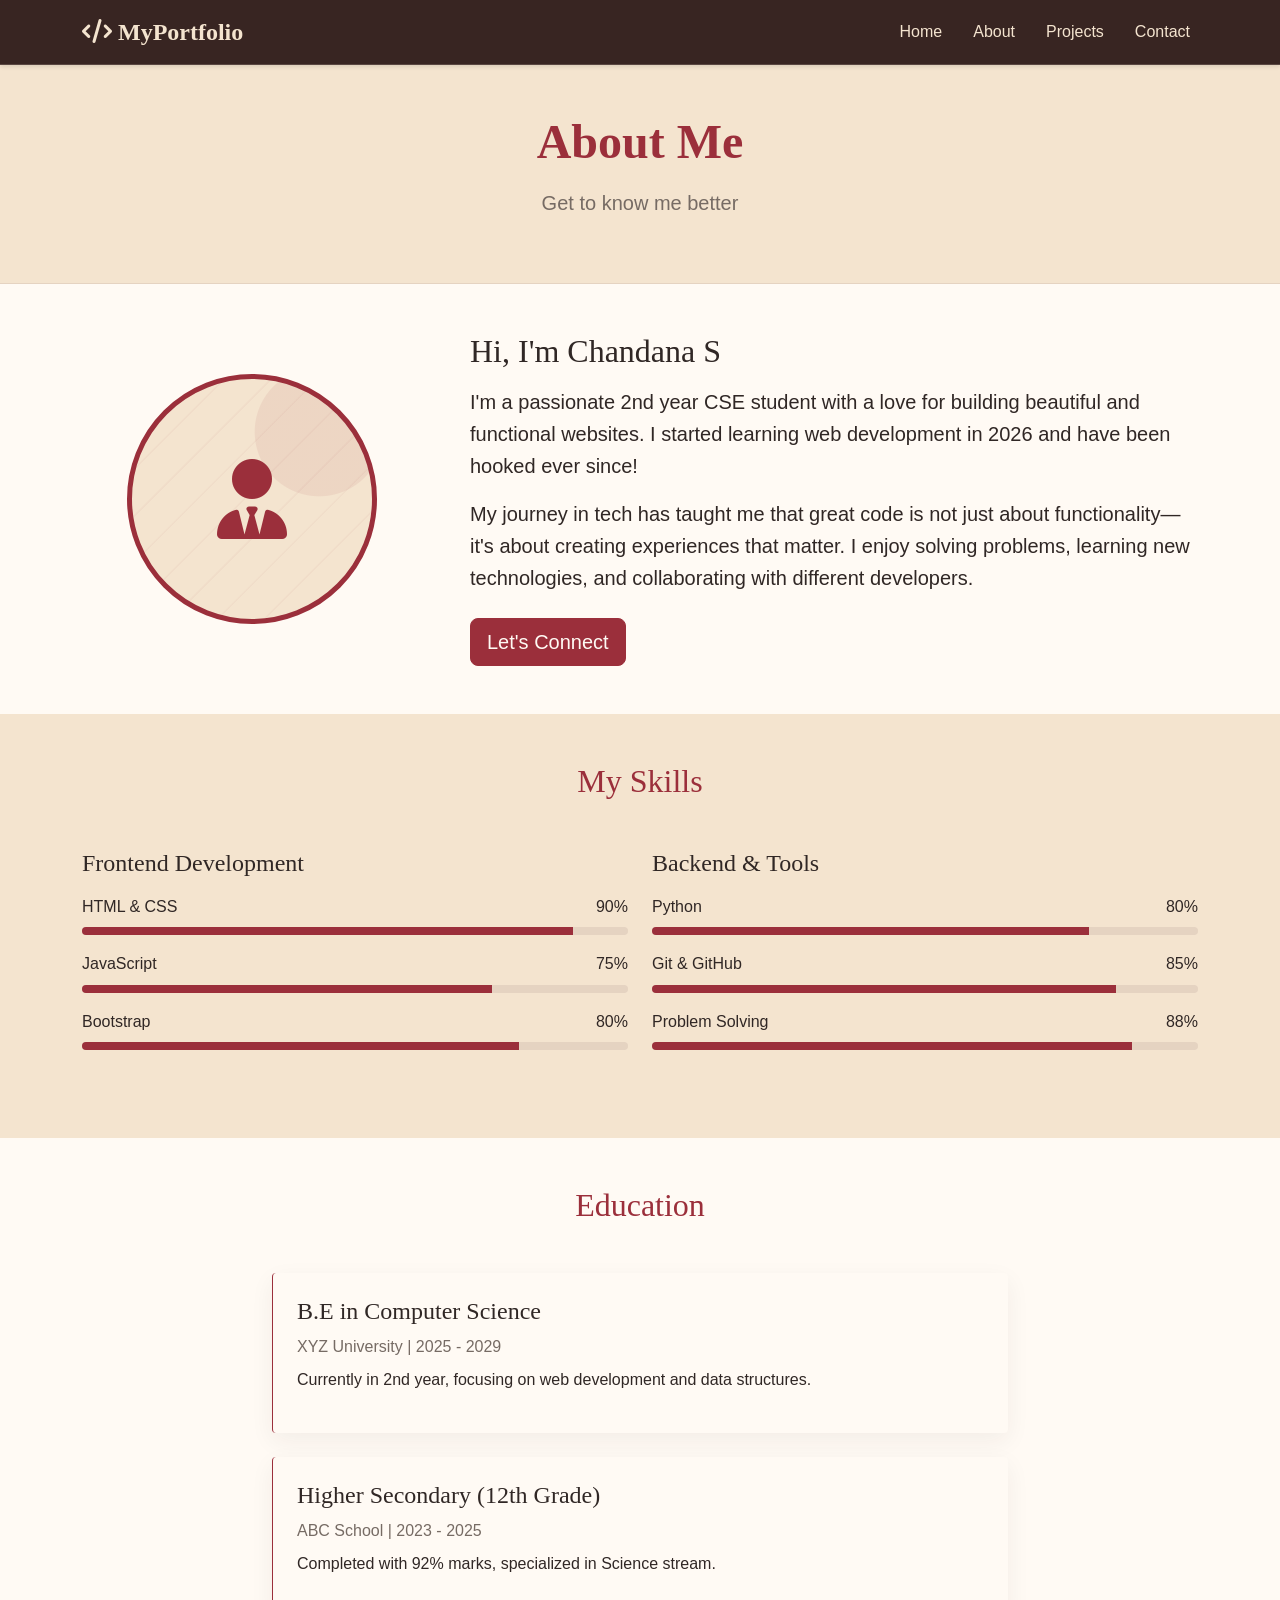
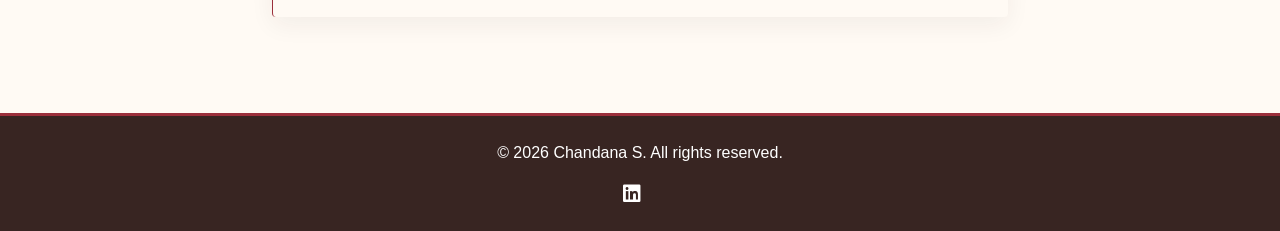
==== about.html @ 81550402 "Add Portfolio website" ====
<!DOCTYPE html>
<html lang="en">
<head>
    <meta charset="UTF-8">
    <meta name="viewport" content="width=device-width, initial-scale=1.0">
    <title>About Me - Chandana S | Portfolio</title>
    <link href="https://cdn.jsdelivr.net/npm/bootstrap@5.3.0/dist/css/bootstrap.min.css" rel="stylesheet">
    <link rel="stylesheet" href="https://cdnjs.cloudflare.com/ajax/libs/font-awesome/6.4.0/css/all.min.css">
    <link rel="stylesheet" href="style.css">
</head>
<body>
    <!-- ============ NAVIGATION BAR ============ -->
    <nav class="navbar navbar-expand-lg navbar-dark bg-dark sticky-top">
        <div class="container">
            <a class="navbar-brand fw-bold" href="index.html">
                <i class="fas fa-code"></i> MyPortfolio
            </a>
            <button class="navbar-toggler" type="button" data-bs-toggle="collapse" data-bs-target="#navbarNav">
                <span class="navbar-toggler-icon"></span>
            </button>
            <div class="collapse navbar-collapse" id="navbarNav">
                <ul class="navbar-nav ms-auto">
                    <li class="nav-item"><a class="nav-link" href="index.html">Home</a></li>
                    <li class="nav-item"><a class="nav-link active" href="about.html">About</a></li>
                    <li class="nav-item"><a class="nav-link" href="project.html">Projects</a></li>
                    <li class="nav-item"><a class="nav-link" href="contact.html">Contact</a></li>
                </ul>
            </div>
        </div>
    </nav>
    <section class="about-hero bg-light py-5">
        <div class="container text-center">
            <h1 class="display-5 fw-bold mb-3">About Me</h1>
            <p class="lead text-muted">Get to know me better</p>
        </div>
    </section>
    <section class="about-content py-5">
        <div class="container">
            <div class="row align-items-center g-5">
                <div class="col-md-4 text-center">
                    <div class="portfolio-visual profile-visual" role="img" aria-label="Profile image placeholder">
                        <i class="fas fa-user-tie" aria-hidden="true"></i>
                    </div>
                </div>
                <div class="col-md-8">
                    <h2 class="mb-3">Hi, I'm Chandana S</h2>
                    <p class="fs-5 mb-3">
                        I'm a passionate 2nd year CSE student with a love for building beautiful and functional websites. 
                        I started learning web development in 2026 and have been hooked ever since!
                    </p>
                    <p class="fs-5 mb-4">
                        My journey in tech has taught me that great code is not just about functionality—it's about creating 
                        experiences that matter. I enjoy solving problems, learning new technologies, and collaborating with 
                        different  developers.
                    </p>
                    <a href="contact.html" class="btn btn-primary btn-lg">Let's Connect</a>
                </div>
            </div>
        </div>
    </section>

    <section class="skills-section bg-light py-5">
        <div class="container">
            <h2 class="text-center mb-5">My Skills</h2>
            <div class="row">
                <!-- Frontend Skills -->
                <div class="col-md-6 mb-4">
                    <h4 class="mb-3">Frontend Development</h4>
                    <div class="skill-item mb-3">
                        <div class="d-flex justify-content-between mb-2">
                            <span>HTML & CSS</span>
                            <span>90%</span>
                        </div>
                        <div class="progress">
                            <div class="progress-bar bg-success" style="width: 90%"></div>
                        </div>
                    </div>
                    <div class="skill-item mb-3">
                        <div class="d-flex justify-content-between mb-2">
                            <span>JavaScript</span>
                            <span>75%</span>
                        </div>
                        <div class="progress">
                            <div class="progress-bar bg-success" style="width: 75%"></div>
                        </div>
                    </div>
                    <div class="skill-item mb-3">
                        <div class="d-flex justify-content-between mb-2">
                            <span>Bootstrap</span>
                            <span>80%</span>
                        </div>
                        <div class="progress">
                            <div class="progress-bar bg-success" style="width: 80%"></div>
                        </div>
                    </div>
                </div>

                <!-- Backend Skills -->
                <div class="col-md-6 mb-4">
                    <h4 class="mb-3">Backend & Tools</h4>
                    <div class="skill-item mb-3">
                        <div class="d-flex justify-content-between mb-2">
                            <span>Python</span>
                            <span>80%</span>
                        </div>
                        <div class="progress">
                            <div class="progress-bar bg-info" style="width: 80%"></div>
                        </div>
                    </div>
                    <div class="skill-item mb-3">
                        <div class="d-flex justify-content-between mb-2">
                            <span>Git & GitHub</span>
                            <span>85%</span>
                        </div>
                        <div class="progress">
                            <div class="progress-bar bg-info" style="width: 85%"></div>
                        </div>
                    </div>
                    <div class="skill-item mb-3">
                        <div class="d-flex justify-content-between mb-2">
                            <span>Problem Solving</span>
                            <span>88%</span>
                        </div>
                        <div class="progress">
                            <div class="progress-bar bg-info" style="width: 88%"></div>
                        </div>
                    </div>
                </div>
            </div>
        </div>
    </section>
    <section class="education-section py-5">
        <div class="container">
            <h2 class="text-center mb-5">Education</h2>
            <div class="row">
                <div class="col-md-8 mx-auto">
                    <div class="education-item mb-4 p-4 border-start border-primary">
                        <h4>B.E in Computer Science</h4>
                        <p class="text-muted mb-2">XYZ University | 2025 - 2029</p>
                        <p>Currently in 2nd year, focusing on web development and data structures.</p>
                    </div>
                    <div class="education-item p-4 border-start border-success">
                        <h4>Higher Secondary (12th Grade)</h4>
                        <p class="text-muted mb-2">ABC School | 2023 - 2025</p>
                        <p>Completed with 92% marks, specialized in Science stream.</p>
                    </div>
                </div>
            </div>
        </div>
    </section>

    <!-- ============ FOOTER ============ -->
    <footer class="bg-dark text-white py-4 mt-5">
        <div class="container text-center">
            <p>&copy; 2026 Chandana S. All rights reserved.</p>
            <div class="social-links mt-3">
                <a href="#" class="text-white me-3"><i class="fab fa-linkedin fa-lg"></i></a>
            </div>
        </div>
    </footer>

    <script src="https://cdn.jsdelivr.net/npm/bootstrap@5.3.0/dist/js/bootstrap.bundle.min.js"></script>
    <script src="script.js"></script>
</body>
</html>
---- style.css ----
:root {
    --primary-color: #9b2f3b;
    --secondary-color: #76635d;
    --success-color: #6a7650;
    --danger-color: #9b2f3b;
    --light-bg: #f4e4cf;
    --dark-bg: #382522;
    --bisque: #f4e4cf;
    --atlas-red: #9b2f3b;
    --paper: #fffaf4;
    --ink: #302725;
    --muted: #766b64;
    --line: #e5d3c1;
    --transition: all 0.3s ease;
}

* {
    margin: 0;
    padding: 0;
    box-sizing: border-box;
}

body {
    font-family: 'Segoe UI', Tahoma, Geneva, Verdana, sans-serif;
    line-height: 1.6;
    color: #333;
}
.navbar {
    box-shadow: 0 2px 4px rgba(0, 0, 0, 0.1);
}

.navbar-brand {
    font-size: 1.5rem;
    transition: var(--transition);
}

.navbar-brand:hover {
    color: var(--primary-color) !important;
}

.navbar-nav .nav-link {
    margin-left: 15px;
    transition: var(--transition);
    position: relative;
}

.navbar-nav .nav-link:after {
    content: '';
    position: absolute;
    bottom: -5px;
    left: 0;
    width: 0;
    height: 2px;
    background-color: var(--primary-color);
    transition: var(--transition);
}

.navbar-nav .nav-link:hover:after,
.navbar-nav .nav-link.active:after {
    width: 100%;
}

.hero-section {
    min-height: 600px;
    background: linear-gradient(135deg, #667eea 0%, #764ba2 100%);
    animation: fadeInDown 1s ease;
}

.hero-section h1 {
    font-size: 3.5rem;
    text-shadow: 2px 2px 4px rgba(0, 0, 0, 0.3);
    animation: slideInUp 0.8s ease;
}

.hero-section .lead {
    font-size: 1.5rem;
    animation: slideInUp 0.9s ease;
}


.features-section {
    background-color: #fff;
}

.feature-card {
    background-color: var(--light-bg);
    border-radius: 10px;
    transition: var(--transition);
    border-left: 4px solid var(--primary-color);
}

.feature-card:hover {
    transform: translateY(-10px);
    box-shadow: 0 10px 20px rgba(0, 0, 0, 0.1);
}

.feature-icon {
    font-size: 3rem;
    color: var(--primary-color);
    margin-bottom: 15px;
}

.about-hero {
    background-color: var(--light-bg);
    border-bottom: 1px solid #dee2e6;
}

.profile-img {
    width: 250px;
    height: 250px;
    object-fit: cover;
    border: 5px solid var(--primary-color);
    transition: var(--transition);
}

.profile-img:hover {
    transform: scale(1.05);
    box-shadow: 0 10px 30px rgba(0, 123, 255, 0.3);
}


.skill-item {
    transition: var(--transition);
}

.skill-item:hover {
    padding-left: 10px;
}

.progress {
    height: 8px;
    border-radius: 5px;
    background-color: #e9ecef;
}

.progress-bar {
    transition: width 1s ease;
    animation: slideInLeft 1s ease;
}

.education-item {
    background-color: #f8f9fa;
    border-radius: 8px;
    transition: var(--transition);
}

.education-item:hover {
    background-color: #e9ecef;
    transform: translateX(10px);
}

.project-card {
    border: none;
    border-radius: 10px;
    overflow: hidden;
    transition: var(--transition);
    cursor: pointer;
}

.project-card:hover {
    transform: translateY(-15px);
    box-shadow: 0 15px 40px rgba(0, 0, 0, 0.15);
}

.project-card img {
    height: 200px;
    object-fit: cover;
    transition: var(--transition);
}

.project-card:hover img {
    transform: scale(1.1);
}

.tech-stack {
    display: flex;
    flex-wrap: wrap;
    gap: 5px;
}

.badge {
    padding: 5px 10px;
    font-weight: 500;
}


.contact-section {
    background-color: #fff;
}

.contact-info {
    background-color: var(--light-bg);
    padding: 30px;
    border-radius: 10px;
}

.info-item {
    transition: var(--transition);
}

.info-item:hover {
    transform: translateX(10px);
}

.form-control {
    border: 2px solid #e9ecef;
    border-radius: 8px;
    padding: 12px;
    transition: var(--transition);
}

.form-control:focus {
    border-color: var(--primary-color);
    box-shadow: 0 0 0 0.2rem rgba(0, 123, 255, 0.25);
}



footer {
    background-color: var(--dark-bg);
    border-top: 3px solid var(--primary-color);
}

.social-links a {
    transition: var(--transition);
    text-decoration: none;
}

.social-links a:hover {
    transform: translateY(-5px);
    opacity: 0.8;
}


@keyframes fadeInDown {
    from {
        opacity: 0;
        transform: translateY(-30px);
    }
    to {
        opacity: 1;
        transform: translateY(0);
    }
}

@keyframes slideInUp {
    from {
        opacity: 0;
        transform: translateY(30px);
    }
    to {
        opacity: 1;
        transform: translateY(0);
    }
}

@keyframes slideInLeft {
    from {
        opacity: 0;
        transform: translateX(-30px);
    }
    to {
        opacity: 1;
        transform: translateX(0);
    }
}


@media (max-width: 768px) {
    .hero-section h1 {
        font-size: 2.5rem;
    }

    .profile-img {
        width: 200px;
        height: 200px;
    }

    .feature-card {
        margin-bottom: 20px;
    }

    .navbar-nav .nav-link {
        margin-left: 0;
        padding: 10px 0;
    }
}

@media (max-width: 576px) {
    .hero-section {
        min-height: 400px;
    }

    .hero-section h1 {
        font-size: 1.8rem;
    }

    .hero-section .lead {
        font-size: 1rem;
    }

    .display-5 {
        font-size: 2rem;
    }
}



.bg-gradient {
    background: linear-gradient(135deg, #667eea 0%, #764ba2 100%);
}

.btn-primary {
    background-color: var(--primary-color);
    border-color: var(--primary-color);
    transition: var(--transition);
}

.btn-primary:hover {
    background-color: #0056b3;
    border-color: #0056b3;
    transform: translateY(-2px);
    box-shadow: 0 5px 15px rgba(0, 123, 255, 0.4);
}

.btn-outline-primary:hover {
    background-color: var(--primary-color);
    border-color: var(--primary-color);
    transform: translateY(-2px);
}

/* Scrollbar Styling */
::-webkit-scrollbar {
    width: 10px;
}

::-webkit-scrollbar-track {
    background: #f1f1f1;
}

::-webkit-scrollbar-thumb {
    background: var(--primary-color);
    border-radius: 5px;
}

::-webkit-scrollbar-thumb:hover {
    background: #0056b3;
}
.back-to-top {
    position: fixed;
    bottom: 30px;
    right: 30px;
    display: none;
    width: 50px;
    height: 50px;
    border-radius: 50%;
    z-index: 999;
    font-size: 20px;
    transition: var(--transition);
}

.back-to-top:hover {
    transform: translateY(-5px);
    box-shadow: 0 5px 15px rgba(0, 123, 255, 0.4);
}

@media (max-width: 768px) {
    .back-to-top {
        width: 40px;
        height: 40px;
        bottom: 20px;
        right: 20px;
        font-size: 16px;
    }
}

body {
    font-family: 'Trebuchet MS', 'Segoe UI', sans-serif;
    color: var(--ink);
    background-color: var(--paper);
}

h1, h2, h3, h4, h5, .navbar-brand {
    font-family: Georgia, 'Times New Roman', serif;
}

.navbar {
    background-color: var(--dark-bg) !important;
    border-bottom: 1px solid rgba(244, 228, 207, 0.18);
}

.navbar-brand,
.navbar-nav .nav-link {
    color: var(--bisque) !important;
}

.navbar-nav .nav-link:hover,
.navbar-nav .nav-link.active,
.navbar-brand:hover {
    color: var(--paper) !important;
}

.navbar-nav .nav-link:after {
    background-color: var(--bisque);
}

.hero-section,
.bg-gradient {
    background-color: var(--atlas-red);
    background-image: repeating-linear-gradient(135deg, transparent 0, transparent 78px, rgba(244, 228, 207, 0.045) 79px, rgba(244, 228, 207, 0.045) 80px);
}

.hero-section {
    min-height: 540px;
}

.hero-section h1,
.hero-section .display-4 {
    color: var(--bisque);
    font-size: 4rem;
    text-shadow: none;
}

.hero-section .lead {
    color: rgba(255, 250, 244, 0.88);
}

.hero-section .btn-primary {
    background-color: var(--bisque);
    border-color: var(--bisque);
    color: var(--atlas-red);
}

.hero-section .btn-primary:hover {
    background-color: var(--paper);
    border-color: var(--paper);
}

.hero-section .btn-outline-light {
    color: var(--bisque);
    border-color: rgba(244, 228, 207, 0.75);
}

.hero-section .btn-outline-light:hover {
    color: var(--atlas-red);
    background-color: var(--bisque);
}

.features-section,
.about-content,
.education-section,
.projects-section,
.contact-section {
    background-color: var(--paper);
}

.about-hero,
.projects-hero,
.contact-hero,
.skills-section {
    background-color: var(--bisque) !important;
}

.about-hero,
.projects-hero,
.contact-hero {
    border-bottom: 1px solid var(--line);
}

.display-5,
.features-section h2,
.skills-section h2,
.education-section h2 {
    color: var(--atlas-red);
}

.text-muted {
    color: var(--muted) !important;
}

.text-primary,
.feature-icon {
    color: var(--atlas-red) !important;
}

.feature-card,
.education-item,
.contact-info {
    background-color: var(--paper);
    border-radius: 4px;
    box-shadow: 0 8px 24px rgba(56, 37, 34, 0.06);
}

.feature-card {
    border-left-color: var(--atlas-red);
}

.profile-img {
    border-color: var(--atlas-red);
}

.profile-img:hover {
    box-shadow: 0 10px 30px rgba(155, 47, 59, 0.2);
}

.progress {
    background-color: var(--line);
}

.progress-bar,
.bg-primary,
.bg-success,
.bg-info,
.bg-warning {
    background-color: var(--atlas-red) !important;
}

.badge {
    background-color: var(--atlas-red) !important;
    color: var(--paper) !important;
}

.border-primary,
.border-success {
    border-color: var(--atlas-red) !important;
}

.project-card {
    border: 1px solid var(--line);
    border-radius: 4px;
    background-color: var(--paper);
}

.project-card .card-body {
    padding: 1.5rem;
}

.project-card .card-title {
    color: var(--atlas-red);
}

.project-card:hover {
    box-shadow: 0 16px 36px rgba(56, 37, 34, 0.14);
}

.contact-info {
    background-color: var(--bisque);
}

.form-control {
    border: 1px solid var(--line);
    border-radius: 3px;
    background-color: var(--paper);
    color: var(--ink);
}

.form-control:focus {
    border-color: var(--atlas-red);
    box-shadow: 0 0 0 0.2rem rgba(155, 47, 59, 0.14);
}

.btn-primary {
    background-color: var(--atlas-red);
    border-color: var(--atlas-red);
    color: var(--paper);
}

.btn-primary:hover {
    background-color: #7e2530;
    border-color: #7e2530;
    box-shadow: 0 5px 15px rgba(155, 47, 59, 0.24);
}

.btn-outline-primary {
    color: var(--atlas-red);
    border-color: var(--atlas-red);
}

.btn-outline-primary:hover {
    color: var(--paper);
    background-color: var(--atlas-red);
    border-color: var(--atlas-red);
}

.alert-success {
    color: var(--atlas-red);
    background-color: var(--bisque);
    border-color: var(--line);
}

footer.bg-dark {
    background-color: var(--dark-bg) !important;
    border-top: 3px solid var(--atlas-red);
}

::-webkit-scrollbar-track {
    background: var(--paper);
}

::-webkit-scrollbar-thumb:hover {
    background: #7e2530;
}

@media (max-width: 576px) {
    .hero-section h1,
    .hero-section .display-4 {
        font-size: 2.5rem;
    }
}

@media (prefers-reduced-motion: reduce) {
    *,
    *::before,
    *::after {
        animation-duration: 0.01ms !important;
        animation-iteration-count: 1 !important;
        scroll-behavior: auto !important;
        transition-duration: 0.01ms !important;
    }
}

.portfolio-visual {
    display: grid;
    place-items: center;
    color: var(--atlas-red);
    background-color: var(--bisque);
    background-image: radial-gradient(circle at 78% 22%, rgba(155, 47, 59, 0.08) 0 64px, transparent 65px), repeating-linear-gradient(135deg, transparent 0, transparent 31px, rgba(155, 47, 59, 0.04) 32px, rgba(155, 47, 59, 0.04) 33px);
}

.profile-visual {
    width: 250px;
    height: 250px;
    margin: 0 auto;
    border: 5px solid var(--atlas-red);
    border-radius: 50%;
    font-size: 5rem;
}

.project-visual {
    height: 200px;
    border-bottom: 1px solid var(--line);
    font-size: 3.5rem;
}

@media (max-width: 768px) {
    .profile-visual {
        width: 200px;
        height: 200px;
    }
}
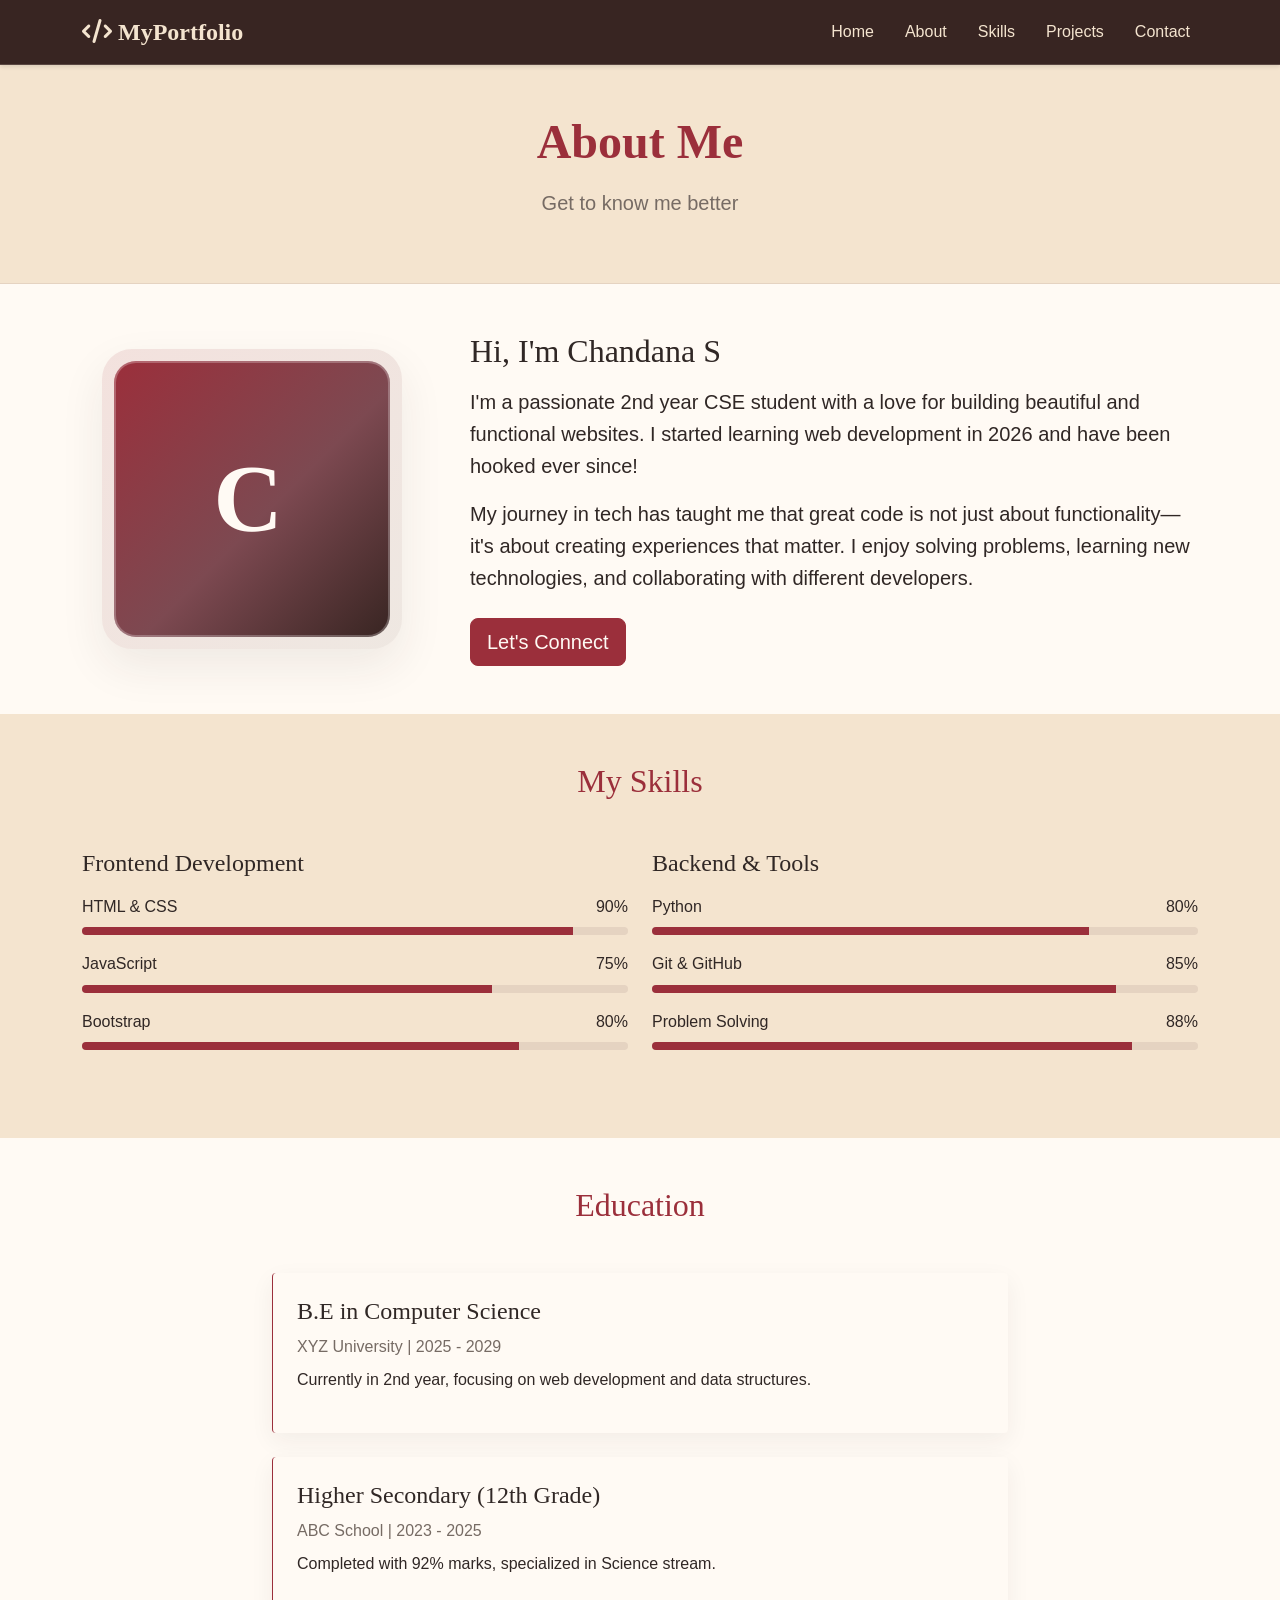
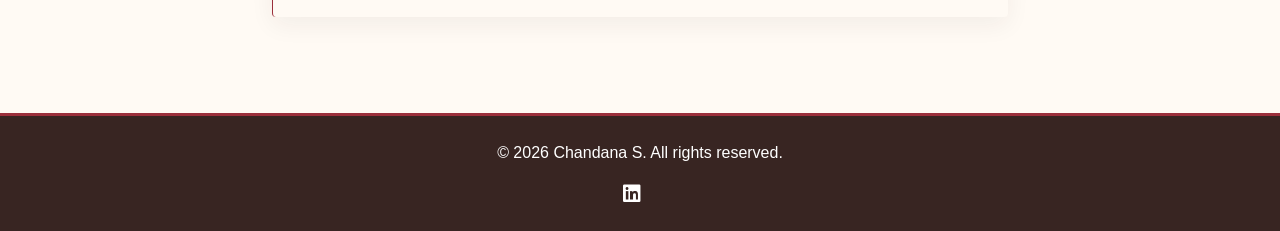
==== commit 8b11f6ab: "Refresh portfolio pages and styling Co-authored-by: Copilot <223556219+Copilot@users.noreply.github." ====
--- a/about.html
+++ b/about.html
@@ -22,6 +22,7 @@
                 <ul class="navbar-nav ms-auto">
                     <li class="nav-item"><a class="nav-link" href="index.html">Home</a></li>
                     <li class="nav-item"><a class="nav-link active" href="about.html">About</a></li>
+                    <li class="nav-item"><a class="nav-link" href="skills.html">Skills</a></li>
                     <li class="nav-item"><a class="nav-link" href="project.html">Projects</a></li>
                     <li class="nav-item"><a class="nav-link" href="contact.html">Contact</a></li>
                 </ul>
@@ -38,8 +39,8 @@
         <div class="container">
             <div class="row align-items-center g-5">
                 <div class="col-md-4 text-center">
-                    <div class="portfolio-visual profile-visual" role="img" aria-label="Profile image placeholder">
-                        <i class="fas fa-user-tie" aria-hidden="true"></i>
+                    <div class="profile-frame" aria-label="Initials visual for Chandana S">
+                        <div class="profile-monogram"><span>C</span></div>
                     </div>
                 </div>
                 <div class="col-md-8">
@@ -154,7 +155,7 @@
         <div class="container text-center">
             <p>&copy; 2026 Chandana S. All rights reserved.</p>
             <div class="social-links mt-3">
-                <a href="#" class="text-white me-3"><i class="fab fa-linkedin fa-lg"></i></a>
+                <a href="https://www.linkedin.com/in/chandanas27" target="_blank" rel="noopener noreferrer" class="text-white me-3" aria-label="LinkedIn"><i class="fab fa-linkedin fa-lg"></i></a>
             </div>
         </div>
     </footer>
--- a/style.css
+++ b/style.css
@@ -66,6 +66,21 @@
     animation: fadeInDown 1s ease;
 }
 
+.hero-section .container {
+    position: relative;
+    z-index: 1;
+}
+
+.eyebrow {
+    display: inline-block;
+    font-size: 0.82rem;
+    letter-spacing: 0.12em;
+    text-transform: uppercase;
+    font-weight: 700;
+    color: rgba(255, 250, 244, 0.82);
+    margin-bottom: 1rem;
+}
+
 .hero-section h1 {
     font-size: 3.5rem;
     text-shadow: 2px 2px 4px rgba(0, 0, 0, 0.3);
@@ -77,6 +92,46 @@
     animation: slideInUp 0.9s ease;
 }
 
+.hero-buttons {
+    display: flex;
+    gap: 1rem;
+    justify-content: center;
+    align-items: center;
+    flex-wrap: wrap;
+}
+
+.hero-section .text-lg-start .hero-buttons {
+    justify-content: flex-start;
+}
+
+.hero-visual {
+    position: relative;
+    display: grid;
+    place-items: center;
+    width: 100%;
+    max-width: 350px;
+    aspect-ratio: 1;
+    margin: 0 auto;
+    border: 1px solid rgba(244, 228, 207, 0.3);
+    border-radius: 50%;
+    background: radial-gradient(circle at 35% 30%, rgba(255, 250, 244, 0.16), rgba(255, 250, 244, 0.035) 68%);
+    box-shadow: inset 0 0 45px rgba(255, 250, 244, 0.06), 0 24px 55px rgba(56, 37, 34, 0.2);
+}
+
+.hero-visual::before {
+    position: absolute;
+    inset: 12%;
+    border: 1px solid rgba(244, 228, 207, 0.2);
+    border-radius: 50%;
+    content: "";
+}
+
+.hero-icon {
+    color: var(--bisque);
+    font-size: clamp(5rem, 12vw, 8rem);
+    filter: drop-shadow(0 12px 20px rgba(56, 37, 34, 0.22));
+}
+
 
 .features-section {
     background-color: #fff;
@@ -105,17 +160,36 @@
     border-bottom: 1px solid #dee2e6;
 }
 
-.profile-img {
-    width: 250px;
-    height: 250px;
-    object-fit: cover;
-    border: 5px solid var(--primary-color);
-    transition: var(--transition);
-}
-
-.profile-img:hover {
-    transform: scale(1.05);
-    box-shadow: 0 10px 30px rgba(0, 123, 255, 0.3);
+.profile-frame {
+    width: 300px;
+    height: 300px;
+    margin: 0 auto;
+    padding: 12px;
+    border-radius: 30px;
+    background: linear-gradient(135deg, rgba(155, 47, 59, 0.12), rgba(118, 99, 93, 0.12));
+    box-shadow: 0 18px 45px rgba(56, 37, 34, 0.08);
+    display: grid;
+    place-items: center;
+}
+
+.profile-monogram {
+    width: 100%;
+    height: 100%;
+    border-radius: 22px;
+    display: grid;
+    place-items: center;
+    background: linear-gradient(135deg, var(--atlas-red), #7d4951 55%, var(--dark-bg));
+    color: var(--paper);
+    font-family: Georgia, 'Times New Roman', serif;
+    font-size: 6rem;
+    font-weight: 700;
+    letter-spacing: 0.08em;
+    box-shadow: inset 0 0 0 2px rgba(255,255,255,0.25);
+}
+
+.profile-monogram:hover {
+    transform: scale(1.03);
+    box-shadow: 0 10px 30px rgba(155, 47, 59, 0.2);
 }
 
 
@@ -271,9 +345,17 @@
         font-size: 2.5rem;
     }
 
-    .profile-img {
-        width: 200px;
-        height: 200px;
+    .hero-visual {
+        max-width: 320px;
+    }
+
+    .profile-frame {
+        width: 220px;
+        height: 220px;
+    }
+
+    .profile-monogram {
+        font-size: 4.2rem;
     }
 
     .feature-card {
